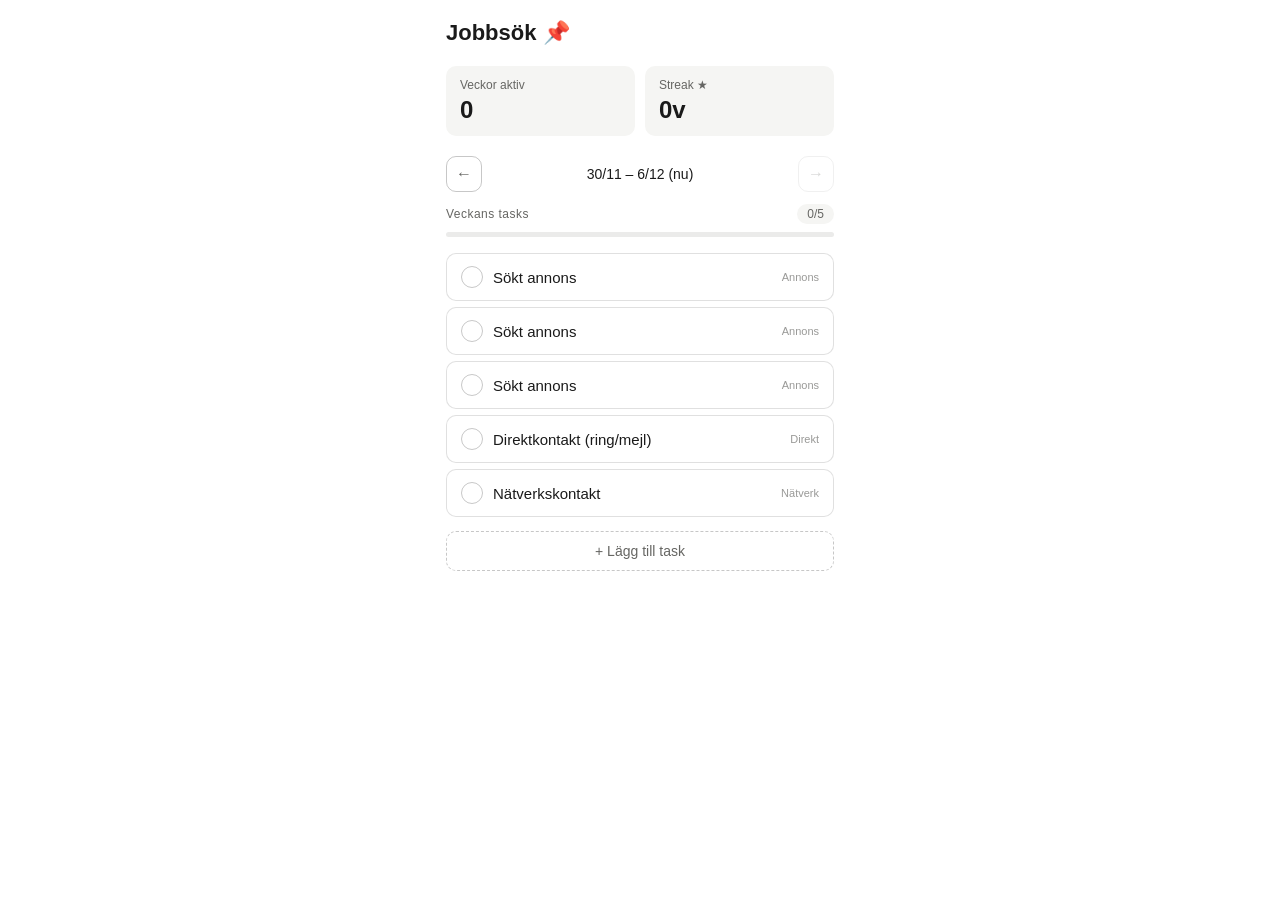
==== public/jobbsok.html @ 5fe21f0c "Add jobbsok tracker" ====
<!DOCTYPE html>
<html lang="sv">
<head>
<meta charset="UTF-8">
<meta name="viewport" content="width=device-width, initial-scale=1.0">
<meta name="apple-mobile-web-app-capable" content="yes">
<meta name="apple-mobile-web-app-status-bar-style" content="default">
<meta name="apple-mobile-web-app-title" content="Jobbsök">
<title>Jobbsök</title>
<style>
  * { box-sizing: border-box; margin: 0; padding: 0; }
  :root {
    --bg: #ffffff;
    --bg2: #f5f5f3;
    --bg3: #ebebea;
    --text: #1a1a1a;
    --text2: #666663;
    --text3: #999997;
    --border: rgba(0,0,0,0.12);
    --border2: rgba(0,0,0,0.22);
    --radius: 10px;
    --radius-lg: 14px;
  }
  @media (prefers-color-scheme: dark) {
    :root {
      --bg: #1c1c1e;
      --bg2: #2c2c2e;
      --bg3: #3a3a3c;
      --text: #f5f5f0;
      --text2: #aeaead;
      --text3: #6e6e6c;
      --border: rgba(255,255,255,0.1);
      --border2: rgba(255,255,255,0.2);
    }
  }
  body {
    font-family: -apple-system, BlinkMacSystemFont, 'Helvetica Neue', sans-serif;
    background: var(--bg);
    color: var(--text);
    max-width: 420px;
    margin: 0 auto;
    padding: 20px 16px 40px;
  }
  h1 { font-size: 22px; font-weight: 600; margin-bottom: 20px; }
  .summary-row { display: grid; grid-template-columns: 1fr 1fr; gap: 10px; margin-bottom: 20px; }
  .stat { background: var(--bg2); border-radius: var(--radius); padding: 12px 14px; }
  .stat-label { font-size: 12px; color: var(--text2); margin-bottom: 4px; }
  .stat-val { font-size: 24px; font-weight: 600; color: var(--text); }
  .week-nav { display: flex; align-items: center; gap: 8px; margin-bottom: 12px; }
  .nav-btn { width: 36px; height: 36px; border: 0.5px solid var(--border2); border-radius: var(--radius); background: transparent; color: var(--text2); font-size: 16px; cursor: pointer; display: flex; align-items: center; justify-content: center; }
  .nav-btn:disabled { opacity: 0.25; cursor: default; }
  .week-label { flex: 1; text-align: center; font-size: 14px; font-weight: 500; color: var(--text); }
  .score-row { display: flex; align-items: center; justify-content: space-between; margin-bottom: 8px; }
  .section-title { font-size: 12px; color: var(--text2); letter-spacing: 0.04em; }
  .score-badge { font-size: 12px; padding: 3px 10px; border-radius: 20px; font-weight: 500; }
  .score-full { background: #d4edda; color: #155724; }
  .score-partial { background: #fff3cd; color: #856404; }
  .score-empty { background: var(--bg2); color: var(--text2); }
  @media (prefers-color-scheme: dark) {
    .score-full { background: #0f3a1e; color: #6fcf8a; }
    .score-partial { background: #3a2e00; color: #f4c842; }
  }
  .progress-bar-wrap { height: 5px; background: var(--bg3); border-radius: 10px; margin-bottom: 16px; overflow: hidden; }
  .progress-bar-fill { height: 100%; background: #1D9E75; border-radius: 10px; transition: width 0.3s; }
  .tasks { display: flex; flex-direction: column; gap: 6px; margin-bottom: 14px; }
  .task-row { display: flex; align-items: center; gap: 10px; padding: 12px 14px; background: var(--bg); border: 0.5px solid var(--border); border-radius: var(--radius); cursor: pointer; -webkit-tap-highlight-color: transparent; }
  .task-row.done { opacity: 0.45; }
  .task-row.done .task-text { text-decoration: line-through; color: var(--text2); }
  .checkbox { width: 22px; height: 22px; border-radius: 50%; border: 1.5px solid var(--border2); flex-shrink: 0; display: flex; align-items: center; justify-content: center; transition: all 0.15s; }
  .checkbox.checked { background: #1D9E75; border-color: #1D9E75; }
  .checkmark { width: 10px; height: 7px; border-left: 2px solid #fff; border-bottom: 2px solid #fff; transform: rotate(-45deg) translateY(-1px); display: none; }
  .checkbox.checked .checkmark { display: block; }
  .task-text { font-size: 15px; color: var(--text); flex: 1; }
  .task-type { font-size: 11px; color: var(--text3); flex-shrink: 0; }
  .add-btn { width: 100%; padding: 11px; border: 0.5px dashed var(--border2); border-radius: var(--radius); background: transparent; color: var(--text2); font-size: 14px; cursor: pointer; margin-bottom: 8px; }
  .add-btn:active { background: var(--bg2); }
  .delete-btn { width: 20px; height: 20px; border: none; background: transparent; color: var(--text3); font-size: 16px; cursor: pointer; flex-shrink: 0; padding: 0; line-height: 1; }
</style>
</head>
<body>

<h1>Jobbsök &#128204;</h1>

<div class="summary-row">
  <div class="stat">
    <div class="stat-label">Veckor aktiv</div>
    <div class="stat-val" id="weeks-active">0</div>
  </div>
  <div class="stat">
    <div class="stat-label">Streak &#9733;</div>
    <div class="stat-val" id="streak-val">0v</div>
  </div>
</div>

<div class="week-nav">
  <button class="nav-btn" id="prev-btn" onclick="changeWeek(-1)">&#8592;</button>
  <div class="week-label" id="week-label"></div>
  <button class="nav-btn" id="next-btn" onclick="changeWeek(1)">&#8594;</button>
</div>

<div class="score-row">
  <div class="section-title">Veckans tasks</div>
  <div class="score-badge" id="score-badge"></div>
</div>

<div class="progress-bar-wrap">
  <div class="progress-bar-fill" id="prog-bar" style="width:0%"></div>
</div>

<div class="tasks" id="task-list"></div>
<button class="add-btn" onclick="addTask()">+ Lägg till task</button>

<script>
const DEFAULT_TASKS = [
  { id: 'a1', text: 'Sökt annons', type: 'Annons' },
  { id: 'a2', text: 'Sökt annons', type: 'Annons' },
  { id: 'a3', text: 'Sökt annons', type: 'Annons' },
  { id: 'd1', text: 'Direktkontakt (ring/mejl)', type: 'Direkt' },
  { id: 'n1', text: 'Nätverkskontakt', type: 'Nätverk' },
];

let state = JSON.parse(localStorage.getItem('jobbsok_v3') || '{}');
let currentOffset = 0;

function getWeekKey(offset) {
  const d = new Date();
  d.setDate(d.getDate() - ((d.getDay()+6)%7) + offset * 7);
  return d.getFullYear() + '-W' + String(getWeekNum(d)).padStart(2,'0');
}

function getWeekNum(d) {
  const date = new Date(Date.UTC(d.getFullYear(), d.getMonth(), d.getDate()));
  date.setUTCDate(date.getUTCDate() + 4 - (date.getUTCDay()||7));
  const y = new Date(Date.UTC(date.getUTCFullYear(),0,1));
  return Math.ceil((((date - y) / 86400000) + 1) / 7);
}

function getWeekLabel(offset) {
  const d = new Date();
  d.setDate(d.getDate() - ((d.getDay()+6)%7) + offset * 7);
  const mon = new Date(d);
  const sun = new Date(d);
  sun.setDate(mon.getDate() + 6);
  const fmt = x => x.getDate() + '/' + (x.getMonth()+1);
  return fmt(mon) + ' – ' + fmt(sun) + (offset === 0 ? ' (nu)' : '');
}

function getWeekData(key) {
  if (!state[key]) {
    state[key] = { tasks: JSON.parse(JSON.stringify(DEFAULT_TASKS)), extra: [] };
  }
  return state[key];
}

function save() { localStorage.setItem('jobbsok_v3', JSON.stringify(state)); }

function calcStreak() {
  let streak = 0, offset = 0;
  while (offset >= -52) {
    const key = getWeekKey(offset);
    const d = state[key];
    if (!d) break;
    const all = [...(d.tasks||[]),...(d.extra||[])];
    if (all.some(t => t.done)) { streak++; offset--; } else break;
  }
  return streak;
}

function render() {
  const key = getWeekKey(currentOffset);
  const data = getWeekData(key);
  const all = [...data.tasks, ...data.extra];
  const score = all.filter(t => t.done).length;
  const total = all.length;
  const pct = total > 0 ? Math.round((score/total)*100) : 0;

  document.getElementById('week-label').textContent = getWeekLabel(currentOffset);
  document.getElementById('prev-btn').disabled = currentOffset <= -12;
  document.getElementById('next-btn').disabled = currentOffset >= 0;

  const badge = document.getElementById('score-badge');
  badge.textContent = score + '/' + total;
  badge.className = 'score-badge ' + (score === total && total > 0 ? 'score-full' : score > 0 ? 'score-partial' : 'score-empty');

  document.getElementById('prog-bar').style.width = pct + '%';

  const weeksActive = Object.keys(state).filter(k => {
    const d = state[k];
    return [...(d.tasks||[]),...(d.extra||[])].some(t => t.done);
  }).length;
  document.getElementById('weeks-active').textContent = weeksActive;
  document.getElementById('streak-val').textContent = calcStreak() + 'v';

  const list = document.getElementById('task-list');
  list.innerHTML = '';
  all.forEach((task, i) => {
    const isExtra = i >= data.tasks.length;
    const row = document.createElement('div');
    row.className = 'task-row' + (task.done ? ' done' : '');
    row.innerHTML = `
      <div class="checkbox ${task.done?'checked':''}"><div class="checkmark"></div></div>
      <div class="task-text">${task.text}</div>
      <div class="task-type">${task.type||''}</div>
      ${isExtra ? '<button class="delete-btn" title="Ta bort">&#215;</button>' : ''}
    `;
    row.querySelector('.checkbox').addEventListener('click', e => {
      e.stopPropagation();
      task.done = !task.done;
      save(); render();
    });
    row.querySelector('.task-text').addEventListener('click', () => {
      task.done = !task.done;
      save(); render();
    });
    if (isExtra) {
      row.querySelector('.delete-btn').addEventListener('click', e => {
        e.stopPropagation();
        data.extra.splice(i - data.tasks.length, 1);
        save(); render();
      });
    }
    list.appendChild(row);
  });
}

function changeWeek(dir) {
  currentOffset = Math.min(0, Math.max(-12, currentOffset + dir));
  render();
}

function addTask() {
  const text = prompt('Beskriv tasken:');
  if (!text || !text.trim()) return;
  const key = getWeekKey(currentOffset);
  const data = getWeekData(key);
  data.extra.push({ id: 'e_' + Date.now(), text: text.trim(), type: 'Övrigt', done: false });
  save(); render();
}

render();
</script>
</body>
</html>
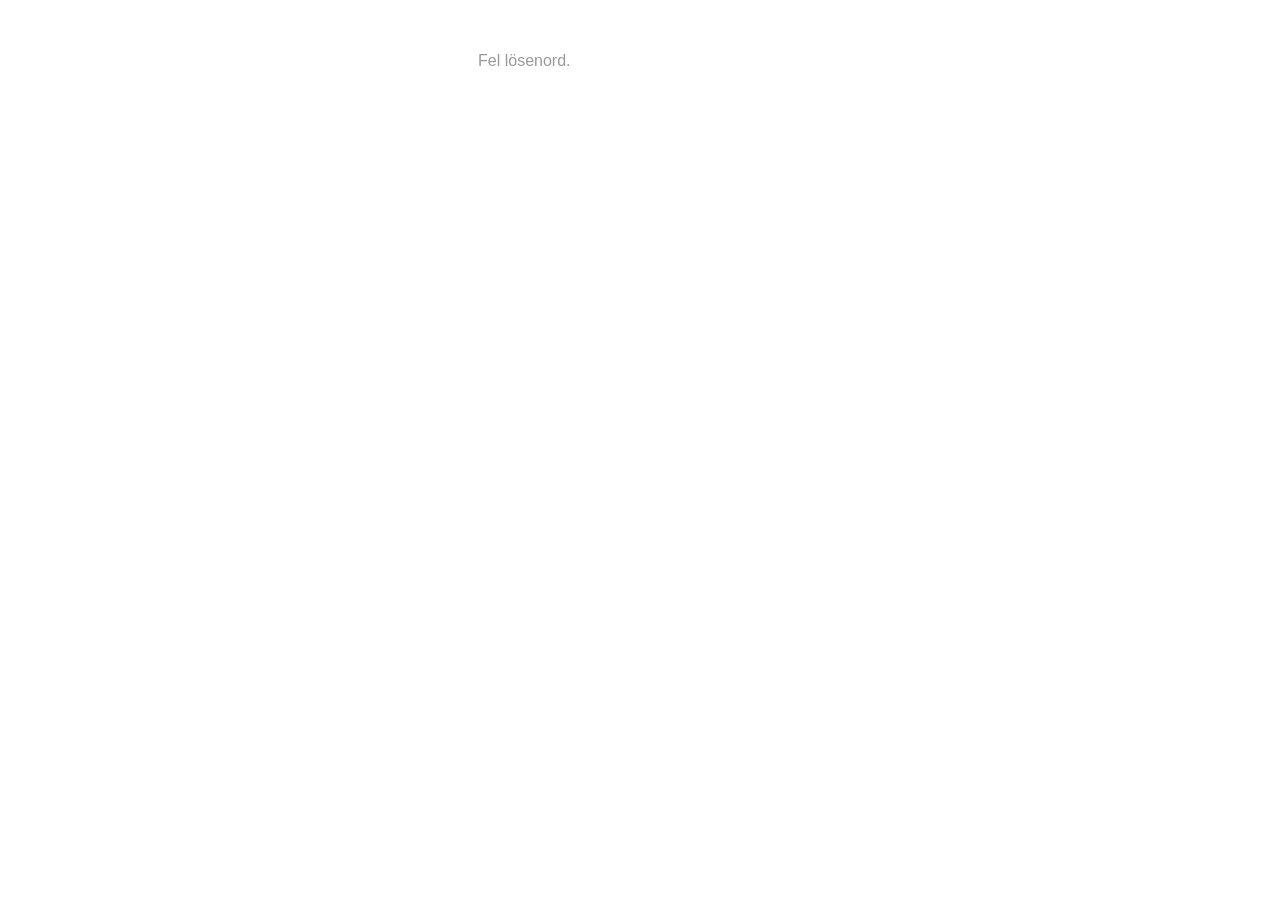
==== commit 1d5db4fa: "Fix password" ====
--- a/public/jobbsok.html
+++ b/public/jobbsok.html
@@ -111,6 +111,19 @@
 <button class="add-btn" onclick="addTask()">+ Lägg till task</button>
 
 <script>
+const PWD = 'Track1951';
+function checkAuth() {
+  if (sessionStorage.getItem('jobbsok_auth')) return true;
+  const input = prompt('Lösenord:');
+  if (input === PWD) {
+    sessionStorage.setItem('jobbsok_auth', '1');
+    return true;
+  }
+  document.body.innerHTML = '<p style="padding:2rem;color:#999;font-family:sans-serif;">Fel lösenord.</p>';
+  return false;
+}
+if (checkAuth()) {
+
 const DEFAULT_TASKS = [
   { id: 'a1', text: 'Sökt annons', type: 'Annons' },
   { id: 'a2', text: 'Sökt annons', type: 'Annons' },
@@ -238,6 +251,7 @@
 }
 
 render();
+} // end auth check
 </script>
 </body>
 </html>
